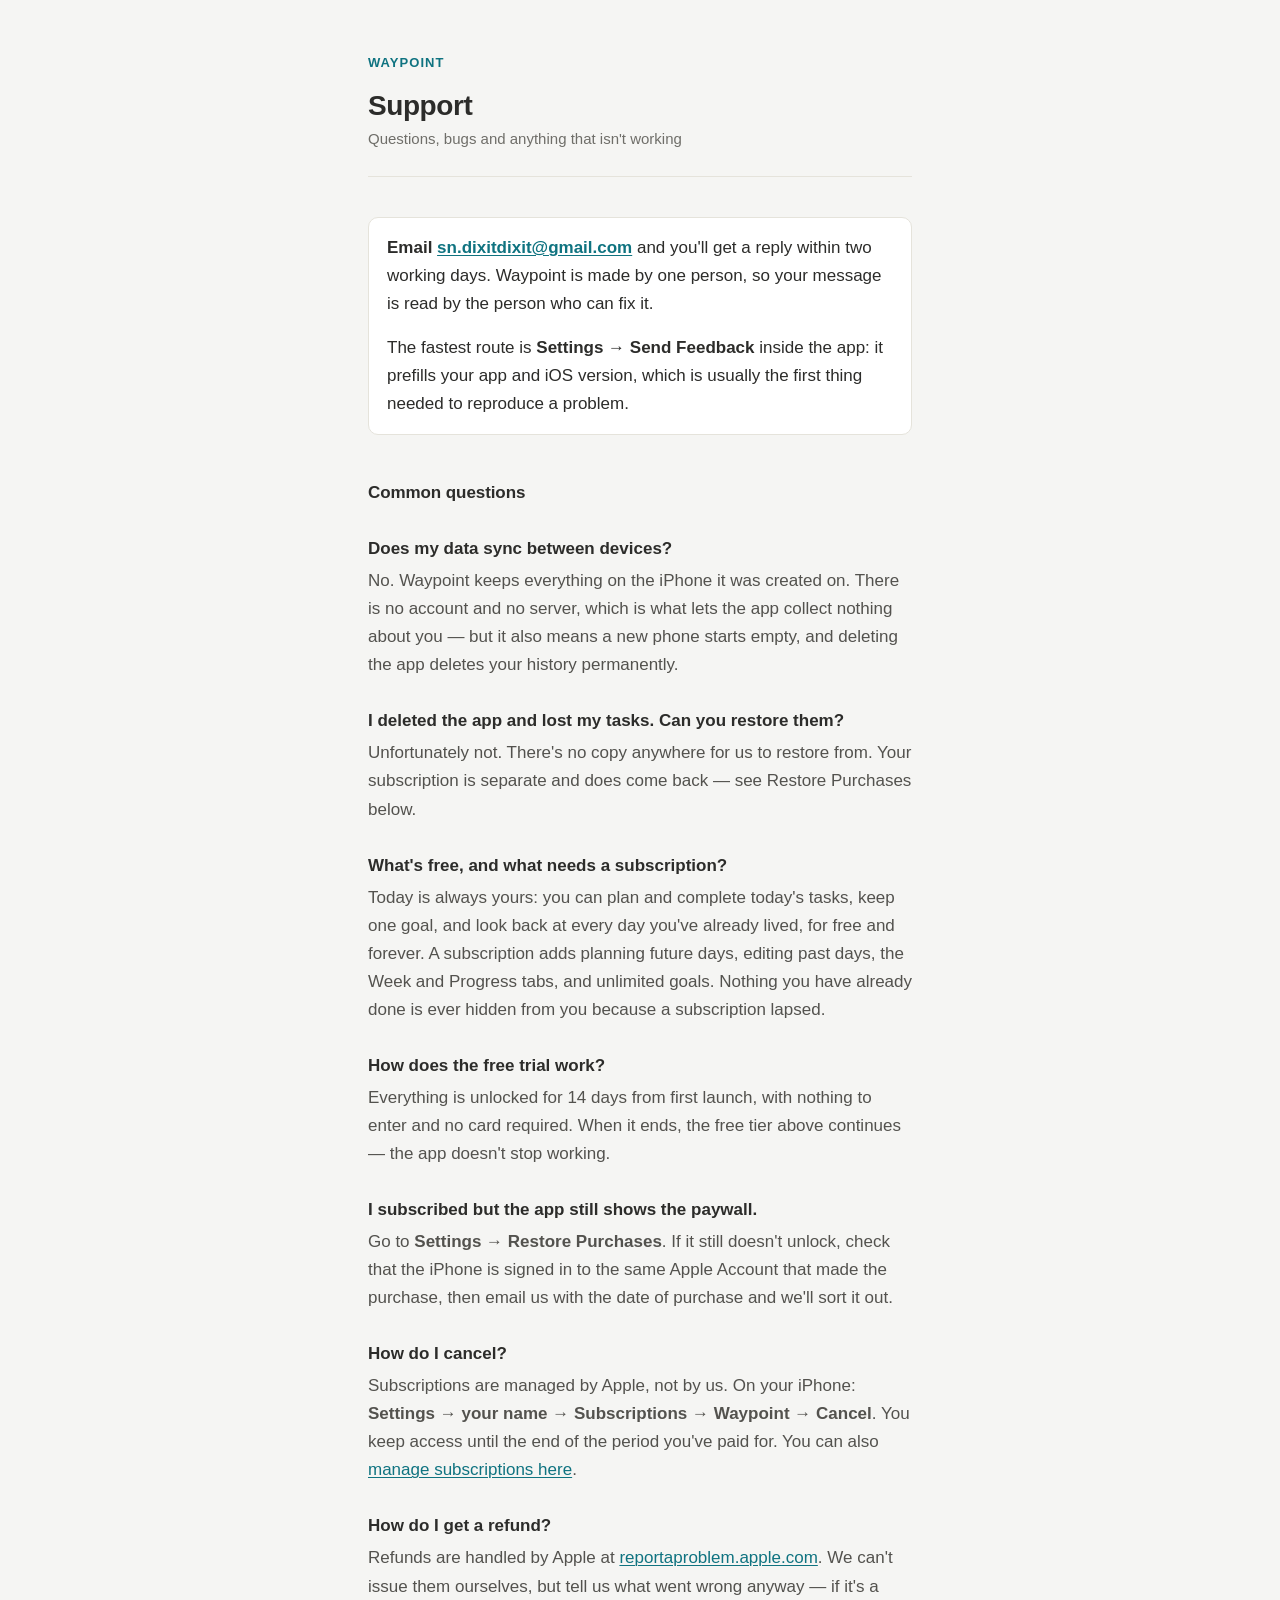
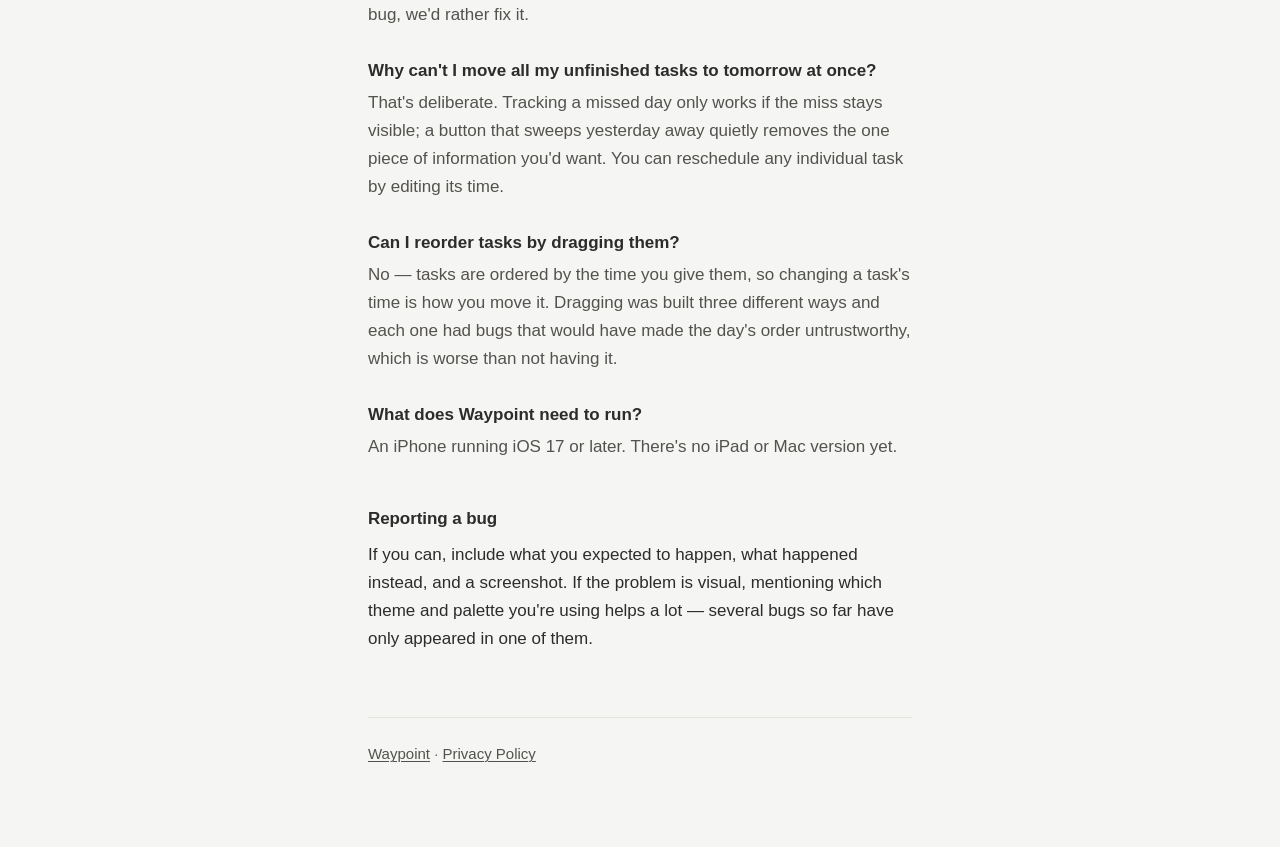
==== support.html @ 4420b368 "Privacy policy and support pages Apple requires both URLs before review, and the Waypoint repo can't" ====
<!doctype html>
<html lang="en">
<head>
<meta charset="utf-8">
<meta name="viewport" content="width=device-width, initial-scale=1">
<title>Waypoint Support</title>
<meta name="description" content="Help with Waypoint, including subscriptions, data and how the free tier works.">
<link rel="stylesheet" href="style.css">
</head>
<body>
<div class="wrap">

<header>
  <a class="mark" href="./">Waypoint</a>
  <h1>Support</h1>
  <p class="updated">Questions, bugs and anything that isn't working</p>
</header>

<div class="note">
  <p><strong>Email <a href="mailto:sn.dixitdixit@gmail.com">sn.dixitdixit@gmail.com</a></strong>
  and you'll get a reply within two working days. Waypoint is made by one person, so your
  message is read by the person who can fix it.</p>
  <p>The fastest route is <strong>Settings → Send Feedback</strong> inside the app: it prefills
  your app and iOS version, which is usually the first thing needed to reproduce a problem.</p>
</div>

<h2>Common questions</h2>

<dl>
  <dt>Does my data sync between devices?</dt>
  <dd>No. Waypoint keeps everything on the iPhone it was created on. There is no account and
  no server, which is what lets the app collect nothing about you — but it also means a new
  phone starts empty, and deleting the app deletes your history permanently.</dd>

  <dt>I deleted the app and lost my tasks. Can you restore them?</dt>
  <dd>Unfortunately not. There's no copy anywhere for us to restore from. Your subscription
  is separate and does come back — see Restore Purchases below.</dd>

  <dt>What's free, and what needs a subscription?</dt>
  <dd>Today is always yours: you can plan and complete today's tasks, keep one goal, and look
  back at every day you've already lived, for free and forever. A subscription adds planning
  future days, editing past days, the Week and Progress tabs, and unlimited goals. Nothing you
  have already done is ever hidden from you because a subscription lapsed.</dd>

  <dt>How does the free trial work?</dt>
  <dd>Everything is unlocked for 14 days from first launch, with nothing to enter and no card
  required. When it ends, the free tier above continues — the app doesn't stop working.</dd>

  <dt>I subscribed but the app still shows the paywall.</dt>
  <dd>Go to <strong>Settings → Restore Purchases</strong>. If it still doesn't unlock, check
  that the iPhone is signed in to the same Apple Account that made the purchase, then email us
  with the date of purchase and we'll sort it out.</dd>

  <dt>How do I cancel?</dt>
  <dd>Subscriptions are managed by Apple, not by us. On your iPhone: <strong>Settings → your
  name → Subscriptions → Waypoint → Cancel</strong>. You keep access until the end of the
  period you've paid for. You can also
  <a href="https://apps.apple.com/account/subscriptions">manage subscriptions here</a>.</dd>

  <dt>How do I get a refund?</dt>
  <dd>Refunds are handled by Apple at <a href="https://reportaproblem.apple.com">reportaproblem.apple.com</a>.
  We can't issue them ourselves, but tell us what went wrong anyway — if it's a bug, we'd
  rather fix it.</dd>

  <dt>Why can't I move all my unfinished tasks to tomorrow at once?</dt>
  <dd>That's deliberate. Tracking a missed day only works if the miss stays visible; a button
  that sweeps yesterday away quietly removes the one piece of information you'd want. You can
  reschedule any individual task by editing its time.</dd>

  <dt>Can I reorder tasks by dragging them?</dt>
  <dd>No — tasks are ordered by the time you give them, so changing a task's time is how you
  move it. Dragging was built three different ways and each one had bugs that would have made
  the day's order untrustworthy, which is worse than not having it.</dd>

  <dt>What does Waypoint need to run?</dt>
  <dd>An iPhone running iOS 17 or later. There's no iPad or Mac version yet.</dd>
</dl>

<h2>Reporting a bug</h2>
<p>If you can, include what you expected to happen, what happened instead, and a screenshot.
If the problem is visual, mentioning which theme and palette you're using helps a lot —
several bugs so far have only appeared in one of them.</p>

<footer>
  <a href="./">Waypoint</a> · <a href="privacy.html">Privacy Policy</a>
</footer>

</div>
</body>
</html>
---- style.css ----
/* Waypoint's own tokens, so the site and the app are recognisably one thing.
   Values lifted from Sources/Theme/ColorTokens.swift and AccentSwatch.swift
   rather than approximated. */
:root {
  --page:    #F5F5F3;   /* surface0, light */
  --card:    #FFFFFF;   /* surface1, light */
  --ink:     #2C2C2A;   /* textPrimary */
  --ink-2:   #53524E;   /* textSecondary */
  --ink-3:   #6F6E69;   /* textMuted */
  --rule:    #E5E3DB;   /* border */
  --accent:  #0F7380;   /* teal, the default swatch */
}

@media (prefers-color-scheme: dark) {
  :root:not([data-theme="light"]) {
    --page:   #1C1C1A;
    --card:   #242422;
    --ink:    #F1EFE8;
    --ink-2:  #B4B2A9;
    --ink-3:  #9A998F;
    --rule:   #3A3A37;
    --accent: #17B2C6;  /* the teal swatch's dark-scheme pair, 6.09:1 */
  }
}
:root[data-theme="dark"] {
  --page: #1C1C1A; --card: #242422; --ink: #F1EFE8; --ink-2: #B4B2A9;
  --ink-3: #9A998F; --rule: #3A3A37; --accent: #17B2C6;
}

/* The system stack resolves to SF Pro on an iPhone, which is the app's own face —
   so on the device almost every visitor will be holding, the site is set in the
   same type as the thing it documents. */
body {
  margin: 0;
  background: var(--page);
  color: var(--ink);
  font-family: -apple-system, BlinkMacSystemFont, "Segoe UI", Roboto,
               "Helvetica Neue", Arial, sans-serif;
  font-size: 17px;
  line-height: 1.65;
  -webkit-text-size-adjust: 100%;
}

.wrap {
  /* Running text near 65 characters. */
  max-width: 34rem;
  margin: 0 auto;
  padding: 3rem 1rem 5rem;
}

header { padding-bottom: 1.5rem; margin-bottom: 2.5rem; border-bottom: 1px solid var(--rule); }

.mark {
  font-size: 0.8125rem;
  font-weight: 600;
  letter-spacing: 0.08em;
  text-transform: uppercase;
  color: var(--accent);
  text-decoration: none;
}

h1 {
  font-size: 1.75rem;
  line-height: 1.25;
  font-weight: 650;
  letter-spacing: -0.015em;
  text-wrap: balance;
  margin: 0.75rem 0 0.25rem;
}

.updated { color: var(--ink-3); font-size: 0.9375rem; margin: 0; }

h2 {
  font-size: 1.0625rem;
  font-weight: 650;
  letter-spacing: -0.005em;
  margin: 2.75rem 0 0.5rem;
}

p, ul { margin: 0 0 1rem; }
ul { padding-left: 1.25rem; }
li { margin-bottom: 0.375rem; }
li::marker { color: var(--ink-3); }

a { color: var(--accent); text-decoration-thickness: 1px; text-underline-offset: 2px; }
a:focus-visible { outline: 2px solid var(--accent); outline-offset: 3px; border-radius: 2px; }

strong { font-weight: 620; }

/* One lifted block per page, for the single thing a reader is most likely to
   have come for — not a card treatment stamped on every section. */
.note {
  background: var(--card);
  border: 1px solid var(--rule);
  border-radius: 10px;
  padding: 1rem 1.125rem;
  margin: 1.5rem 0;
}
.note p:last-child { margin-bottom: 0; }

dl { margin: 0; }
dt { font-weight: 620; margin-top: 1.75rem; }
dd { margin: 0.25rem 0 0; color: var(--ink-2); }

footer {
  margin-top: 4rem;
  padding-top: 1.5rem;
  border-top: 1px solid var(--rule);
  color: var(--ink-3);
  font-size: 0.9375rem;
}
footer a { color: var(--ink-2); }
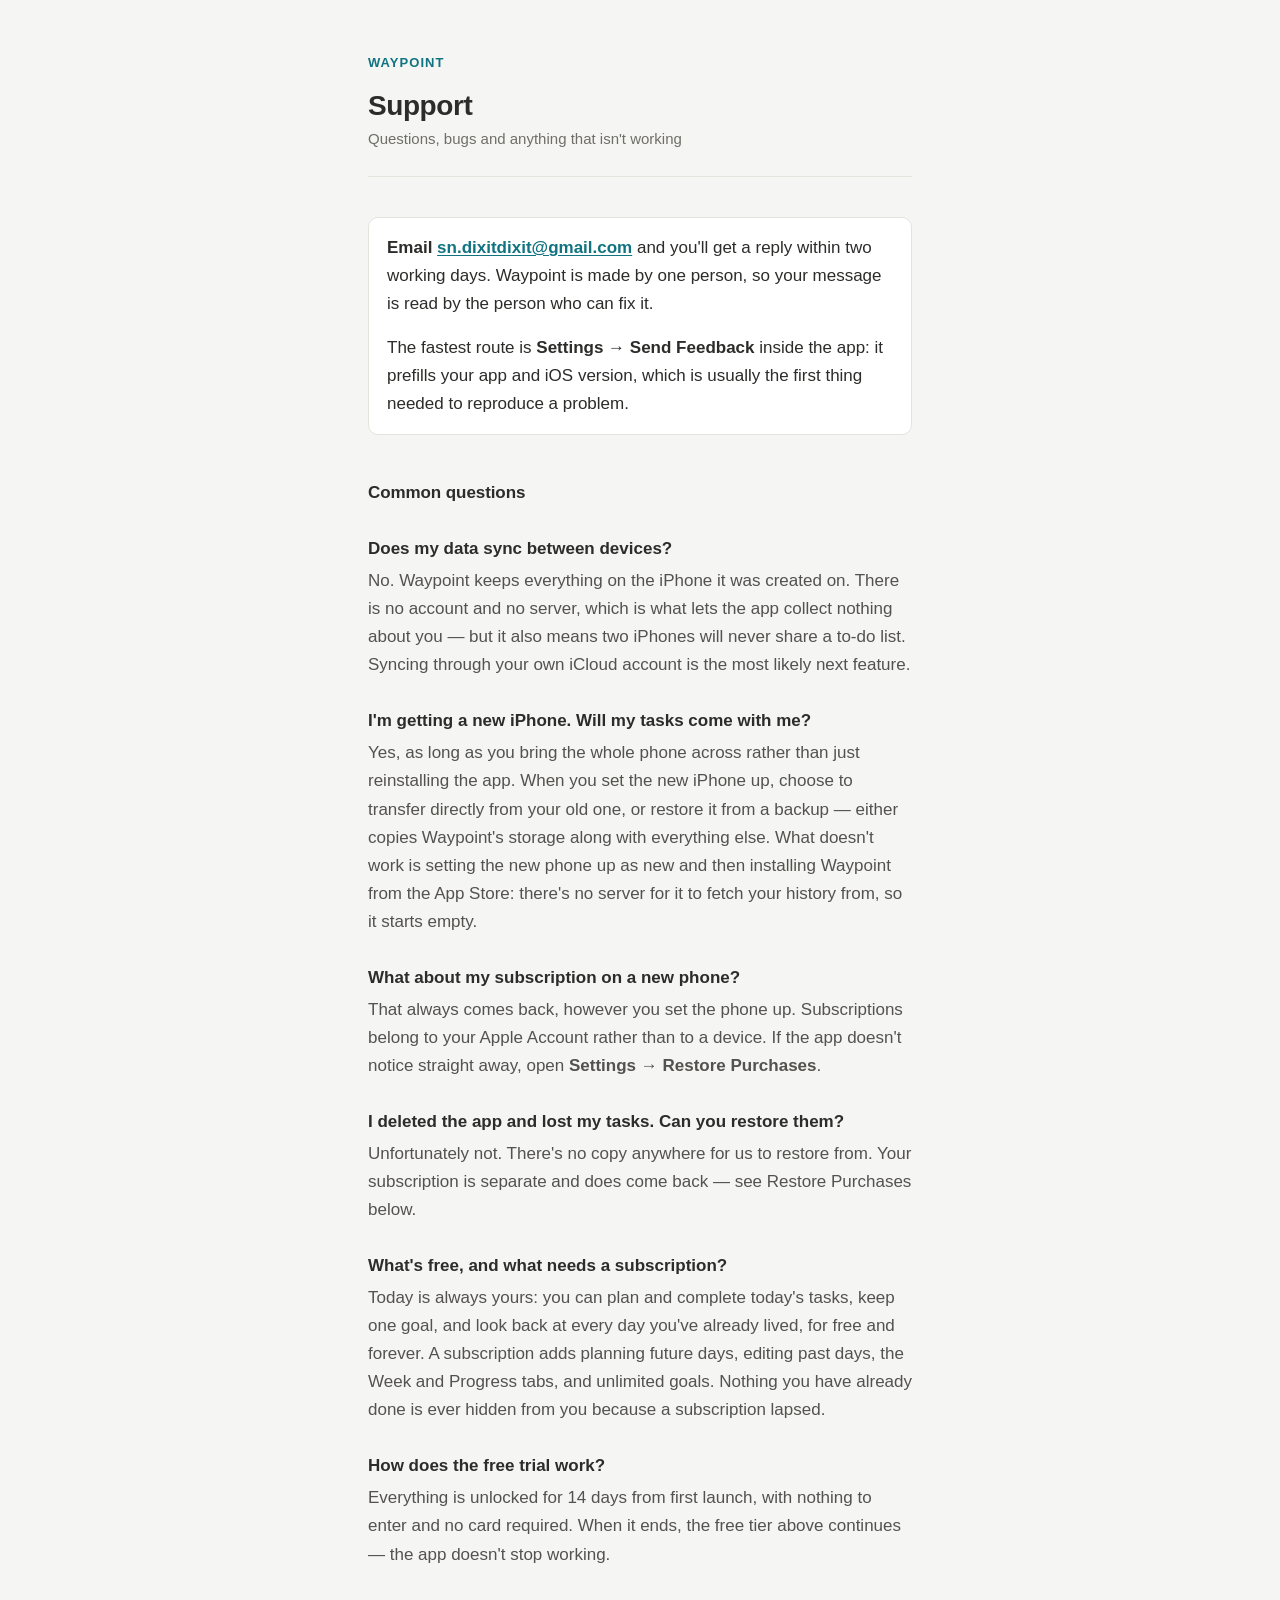
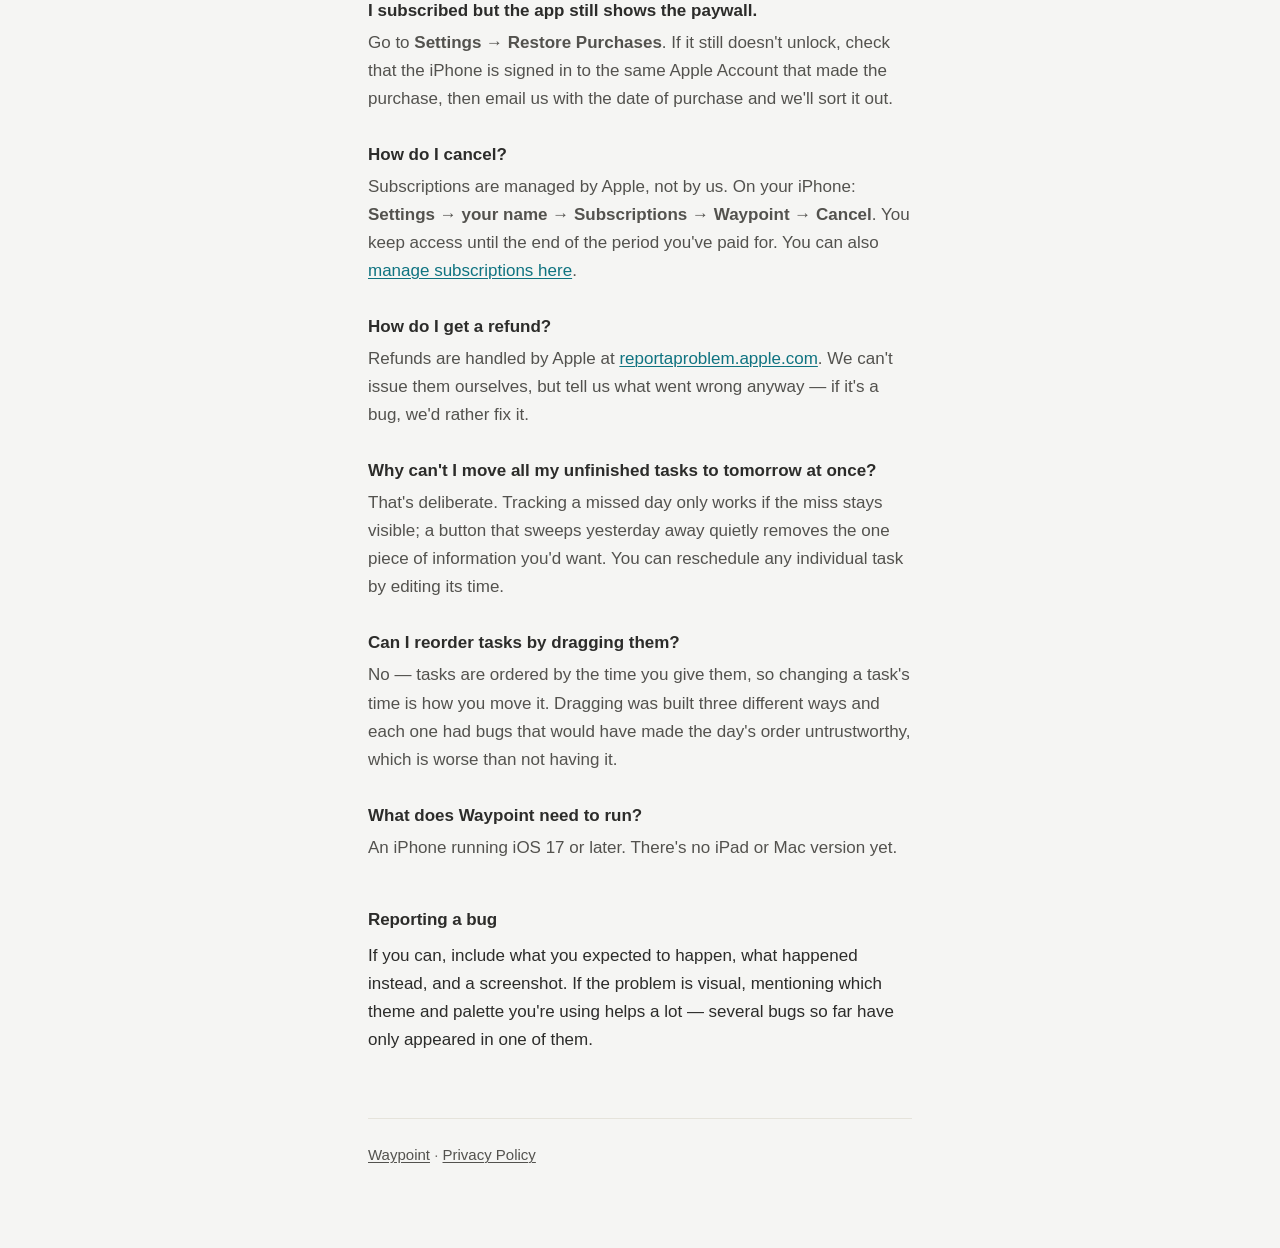
==== commit ff3c5cca: "Say what happens to your data on a new iPhone The page told people a new phone starts empty, which i" ====
--- a/support.html
+++ b/support.html
@@ -29,8 +29,21 @@
 <dl>
   <dt>Does my data sync between devices?</dt>
   <dd>No. Waypoint keeps everything on the iPhone it was created on. There is no account and
-  no server, which is what lets the app collect nothing about you — but it also means a new
-  phone starts empty, and deleting the app deletes your history permanently.</dd>
+  no server, which is what lets the app collect nothing about you — but it also means two
+  iPhones will never share a to-do list. Syncing through your own iCloud account is the most
+  likely next feature.</dd>
+
+  <dt>I'm getting a new iPhone. Will my tasks come with me?</dt>
+  <dd>Yes, as long as you bring the whole phone across rather than just reinstalling the app.
+  When you set the new iPhone up, choose to transfer directly from your old one, or restore it
+  from a backup — either copies Waypoint's storage along with everything else. What doesn't
+  work is setting the new phone up as new and then installing Waypoint from the App Store:
+  there's no server for it to fetch your history from, so it starts empty.</dd>
+
+  <dt>What about my subscription on a new phone?</dt>
+  <dd>That always comes back, however you set the phone up. Subscriptions belong to your Apple
+  Account rather than to a device. If the app doesn't notice straight away, open
+  <strong>Settings → Restore Purchases</strong>.</dd>
 
   <dt>I deleted the app and lost my tasks. Can you restore them?</dt>
   <dd>Unfortunately not. There's no copy anywhere for us to restore from. Your subscription
